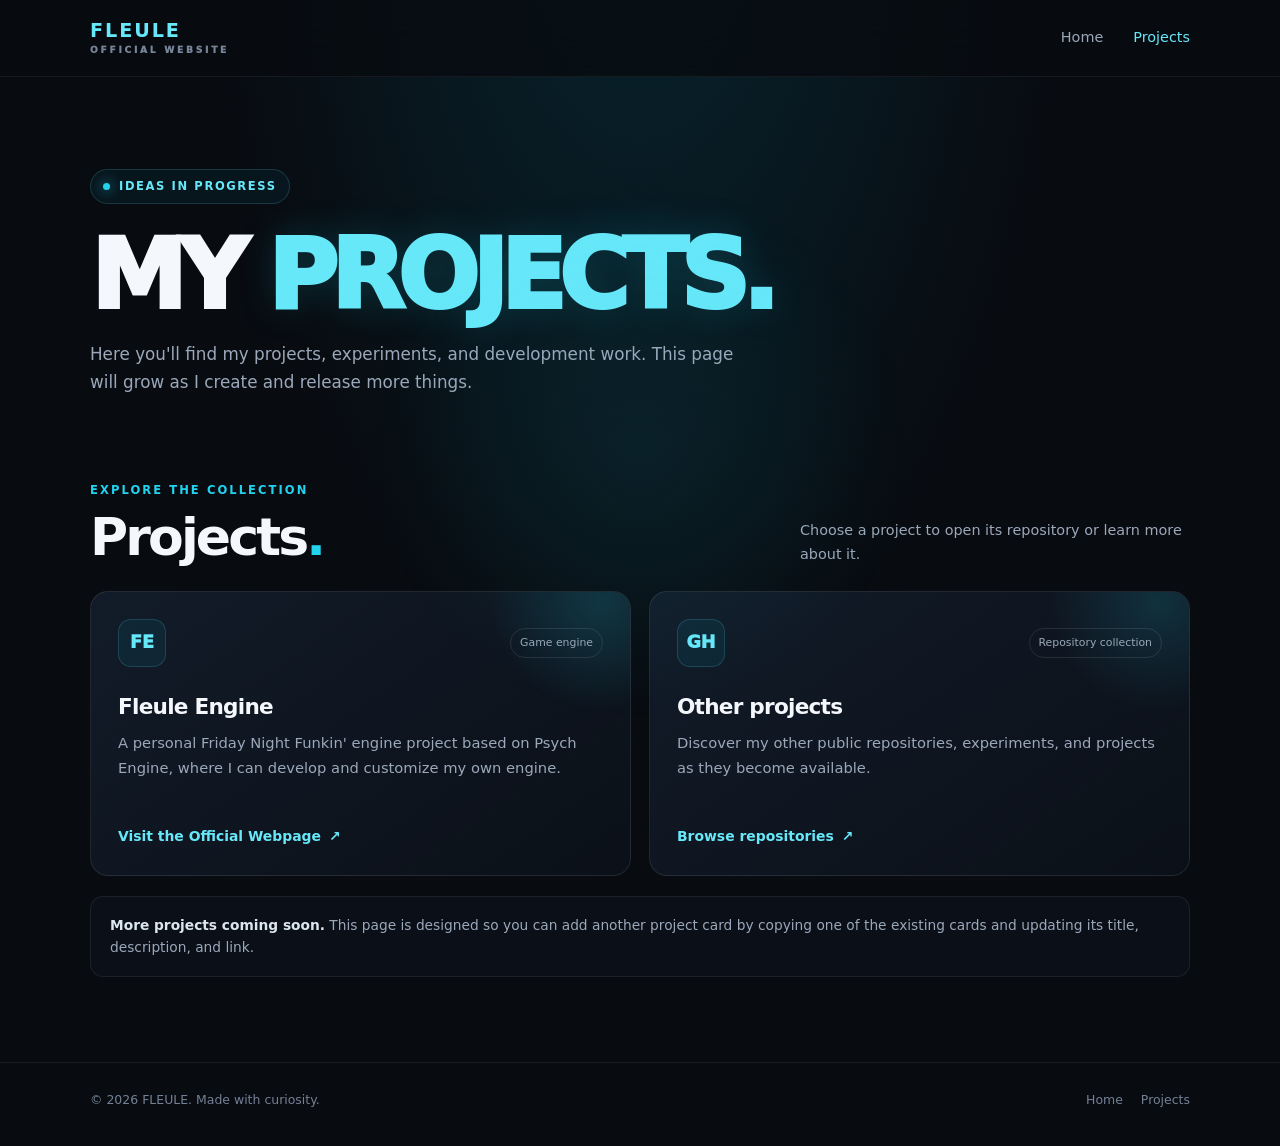
==== project.html @ 46531399 "Updated project.html Updated the link for Fleule Engine from GitHub to the official webpage." ====
<!DOCTYPE html>
<html lang="en">
<head>
  <meta charset="UTF-8">
  <meta name="viewport" content="width=device-width, initial-scale=1.0">
  <meta name="theme-color" content="#080b10">
  <meta name="description" content="Explore Fleule's projects and development work.">
  <title>Projects</title>
  <link rel="stylesheet" href="style.css">
</head>
<body class="projects-page">
  <div id="spotlight" aria-hidden="true"></div>
  <header class="topbar"><div class="wrap nav">
    <a class="brand" href="index.html" aria-label="Fleule home"><strong>FLEULE</strong><small>OFFICIAL WEBSITE</small></a>
    <button class="menu" aria-label="Toggle navigation" aria-expanded="false">☰</button>
    <nav class="links" id="navLinks" aria-label="Main navigation">
      <a href="index.html">Home</a><a class="active" href="project.html">Projects</a>
    </nav>
  </div></header>
  <main>
    <section class="hero wrap">
      <div class="eyebrow"><span class="dot"></span> Ideas in progress</div>
      <h1>MY <span>PROJECTS.</span></h1>
      <p>Here you'll find my projects, experiments, and development work. This page will grow as I create and release more things.</p>
    </section>
    <section class="section wrap">
      <div class="section-head reveal"><div><div class="kicker">Explore the collection</div><h2>Projects<span class="accent">.</span></h2></div><p>Choose a project to open its repository or learn more about it.</p></div>
      <div class="projects">
        <article class="card reveal">
          <div class="card-top"><div class="icon">FE</div><span class="tag">Game engine</span></div>
          <h3>Fleule Engine</h3>
          <p>A personal Friday Night Funkin' engine project based on Psych Engine, where I can develop and customize my own engine.</p>
          <a class="card-link" href="https://fleule-engine.netlify.app" target="_blank" rel="noopener noreferrer">Visit the Official Webpage <span>↗</span></a>
        </article>
        <article class="card reveal">
          <div class="card-top"><div class="icon">GH</div><span class="tag">Repository collection</span></div>
          <h3>Other projects</h3>
          <p>Discover my other public repositories, experiments, and projects as they become available.</p>
          <a class="card-link" href="https://github.com/Fleule?tab=repositories" target="_blank" rel="noopener noreferrer">Browse repositories <span>↗</span></a>
        </article>
      </div>
      <div class="note reveal"><strong>More projects coming soon.</strong> This page is designed so you can add another project card by copying one of the existing cards and updating its title, description, and link.</div>
    </section>
  </main>
  <footer><div class="wrap footer-inner"><div>© <span id="year"></span> FLEULE. Made with curiosity.</div><div class="footer-links"><a href="index.html">Home</a><a href="project.html">Projects</a></div></div></footer>
  <script src="script.js" defer></script>
</body>
</html>
---- style.css ----
/* Fleule website — shared styles for index.html and project.html */
    :root{color-scheme:dark;--bg:#080b10;--panel:#101722;--text:#f4f7fb;--muted:#9ba8ba;--cyan:#22d3ee;--bright:#67e8f9;--line:rgba(103,232,249,.17);--max:1100px}
    *{box-sizing:border-box}html{scroll-behavior:smooth}body{margin:0;background:radial-gradient(ellipse at 50% -15%,rgba(8,145,178,.2),transparent 48%),var(--bg);color:var(--text);font-family:Inter,ui-sans-serif,system-ui,-apple-system,"Segoe UI",sans-serif;line-height:1.65;overflow-x:hidden}
    body:before{content:"";position:fixed;inset:0;z-index:-1;pointer-events:none;opacity:.18;background-image:linear-gradient(rgba(255,255,255,.025) 1px,transparent 1px),linear-gradient(90deg,rgba(255,255,255,.025) 1px,transparent 1px);background-size:44px 44px}
    #spotlight{position:fixed;inset:0;pointer-events:none;z-index:4;background:radial-gradient(420px circle at var(--x,50%) var(--y,50%),rgba(34,211,238,.07),transparent 65%);opacity:0}
    .wrap{width:min(var(--max),calc(100% - 40px));margin:auto}a{color:inherit;text-decoration:none}.topbar{position:sticky;top:0;z-index:10;background:rgba(8,11,16,.82);backdrop-filter:blur(18px);border-bottom:1px solid rgba(255,255,255,.06)}
    .nav{min-height:76px;display:flex;align-items:center;justify-content:space-between;gap:20px}.brand{display:flex;flex-direction:column;line-height:1;gap:5px;font-weight:950;letter-spacing:.12em}.brand strong{font-size:1.2rem;color:var(--bright)}.brand small{font-size:.57rem;color:#778599;letter-spacing:.3em}
    .links{display:flex;align-items:center;gap:clamp(16px,3vw,30px)}.links a{color:var(--muted);font-size:.9rem;transition:color .2s}.links a:hover,.links a.active{color:var(--bright)}
    .pill,.button{display:inline-flex;align-items:center;justify-content:center;gap:8px;border:1px solid rgba(34,211,238,.42);border-radius:10px;padding:10px 15px;color:var(--bright);background:rgba(8,145,178,.1);font-weight:750;font-size:.88rem;transition:transform .2s,background .2s,box-shadow .2s}
    .pill:hover,.button:hover{transform:translateY(-2px);background:rgba(8,145,178,.2);box-shadow:0 8px 28px rgba(34,211,238,.12)}.menu{display:none;border:1px solid var(--line);background:var(--panel);color:var(--text);border-radius:9px;padding:8px 12px;font-size:1.1rem}
    .hero{min-height:610px;display:grid;place-items:center;padding:95px 0 90px;text-align:center}.hero-inner{max-width:830px}.eyebrow{display:inline-flex;align-items:center;gap:9px;border:1px solid var(--line);border-radius:99px;padding:7px 12px;color:var(--bright);background:rgba(8,145,178,.08);font-size:.72rem;font-weight:800;letter-spacing:.14em;text-transform:uppercase}.dot{width:7px;height:7px;border-radius:50%;background:var(--cyan);box-shadow:0 0 14px var(--cyan)}
    h1{font-size:clamp(3.2rem,9vw,7rem);line-height:.98;letter-spacing:-.075em;margin:28px 0 22px;font-weight:950}h1 span{color:var(--bright);text-shadow:0 0 38px rgba(34,211,238,.18)}.hero p{max-width:660px;margin:auto;color:var(--muted);font-size:clamp(1rem,2vw,1.15rem)}
    .actions{display:flex;justify-content:center;flex-wrap:wrap;gap:12px;margin-top:30px}.button.primary{background:var(--cyan);color:#061116;border-color:var(--cyan)}.button.primary:hover{background:var(--bright)}
    .section{padding:68px 0}.section-head{margin-bottom:25px}.kicker{color:var(--cyan);font-size:.72rem;font-weight:850;letter-spacing:.18em;text-transform:uppercase}h2{font-size:clamp(2rem,5vw,3.25rem);letter-spacing:-.055em;line-height:1.1;margin:9px 0 0}
    .cta{padding:55px 24px;border:1px solid var(--line);border-radius:22px;text-align:center;background:radial-gradient(ellipse at top,rgba(8,145,178,.13),transparent 65%),rgba(16,23,34,.5)}.cta p{color:var(--muted);max-width:570px;margin:14px auto 23px}
    footer{padding:27px 0 35px;margin-top:50px;border-top:1px solid rgba(255,255,255,.07);color:#738196;font-size:.78rem}.footer-inner{display:flex;align-items:center;justify-content:space-between;gap:18px;flex-wrap:wrap}.footer-links{display:flex;gap:18px}.footer-links a:hover{color:var(--bright)}
    .reveal{opacity:0;transform:translateY(16px);transition:opacity .6s,transform .6s}.reveal.visible{opacity:1;transform:translateY(0)}
    @media(pointer:fine){#spotlight{opacity:1}}@media(max-width:720px){.wrap{width:calc(100% - 28px)}.nav{min-height:68px}.menu{display:inline-flex}.links{display:none;position:absolute;top:68px;left:14px;right:14px;padding:15px;flex-direction:column;align-items:stretch;gap:0;border:1px solid var(--line);border-radius:14px;background:rgba(8,11,16,.98)}.links.open{display:flex}.links a{padding:11px 8px}.links .pill{margin-top:7px;text-align:center}.hero{min-height:auto;padding:90px 0 75px}.section{padding:52px 0}footer{margin-top:30px}}
    @media(prefers-reduced-motion:reduce){*,*:before,*:after{scroll-behavior:auto!important;transition-duration:.01ms!important}.reveal{opacity:1;transform:none}}

/* Project page layout */
.projects-page .hero{padding:92px 0 55px;min-height:0;display:block;text-align:left}
.projects-page h1{font-size:clamp(3rem,8vw,6rem);line-height:1;margin:24px 0 17px}
.projects-page .hero p{max-width:650px;margin:0;font-size:1.05rem}
.projects-page .section{padding:30px 0 85px}
.projects-page .section-head{display:flex;align-items:end;justify-content:space-between;gap:20px;margin-bottom:24px}
.projects-page .section-head p{color:var(--muted);max-width:390px;margin:0;font-size:.9rem}
.projects-page .projects{display:grid;grid-template-columns:repeat(2,minmax(0,1fr));gap:18px}
.projects-page .card{position:relative;overflow:hidden;display:flex;flex-direction:column;align-items:flex-start;min-height:285px;padding:27px;border-radius:18px;border:1px solid rgba(255,255,255,.085);background:linear-gradient(145deg,rgba(19,29,42,.94),rgba(12,17,25,.9));transition:transform .25s,border-color .25s,box-shadow .25s;isolation:isolate}
.projects-page .card:before{content:"";position:absolute;z-index:-1;width:220px;height:220px;right:-80px;top:-100px;background:radial-gradient(circle,rgba(34,211,238,.15),transparent 70%);transition:transform .35s}
.projects-page .card:hover{transform:translateY(-5px);border-color:rgba(34,211,238,.45);box-shadow:0 20px 60px rgba(0,0,0,.2),0 0 28px rgba(34,211,238,.06)}
.projects-page .card:hover:before{transform:scale(1.35)}
.projects-page .card-top{width:100%;display:flex;justify-content:space-between;align-items:center;gap:12px}
.projects-page .icon{display:grid;place-items:center;width:48px;height:48px;border:1px solid var(--line);border-radius:13px;color:var(--bright);background:rgba(8,145,178,.1);font-size:1.1rem;font-weight:950}
.projects-page .tag{font-size:.68rem;color:#9aa8b9;border:1px solid rgba(255,255,255,.1);border-radius:999px;padding:5px 9px}
.projects-page .card h3{font-size:1.35rem;letter-spacing:-.035em;margin:22px 0 7px}
.projects-page .card p{color:var(--muted);font-size:.92rem;margin:0 0 22px}
.projects-page .card-link{margin-top:auto;display:inline-flex;align-items:center;gap:8px;color:var(--bright);font-size:.87rem;font-weight:800}
.projects-page .card-link span{transition:transform .2s}
.projects-page .card-link:hover span{transform:translate(3px,-3px)}
.projects-page .note{margin-top:20px;padding:17px 19px;border:1px solid rgba(255,255,255,.07);border-radius:13px;color:var(--muted);background:rgba(16,23,34,.48);font-size:.86rem}
.projects-page .note strong{color:#dce6f0}
.projects-page footer{margin-top:0}
/* Small screens */
@media(max-width:720px){.projects-page .hero{padding:75px 0 40px}.projects-page .section{padding:25px 0 60px}.projects-page .section-head{display:block}.projects-page .section-head p{margin-top:12px}.projects-page .projects{grid-template-columns:1fr}.projects-page .card{min-height:260px}}

.accent{color:var(--cyan)}
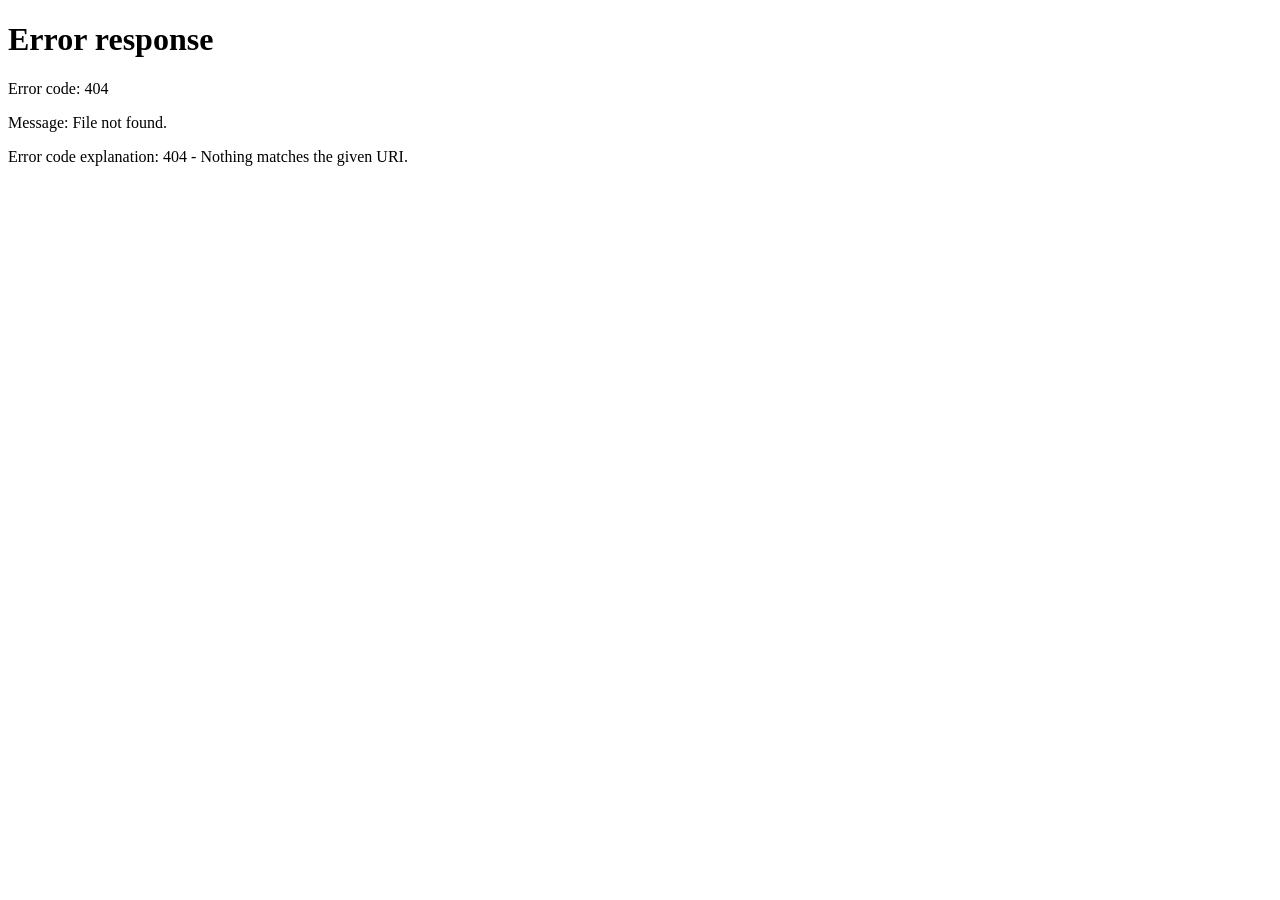
==== commit 2ce9ed99: "Update project.html Added a script to redirect from .html URLs." ====
--- a/project.html
+++ b/project.html
@@ -41,6 +41,13 @@
       </div>
       <div class="note reveal"><strong>More projects coming soon.</strong> This page is designed so you can add another project card by copying one of the existing cards and updating its title, description, and link.</div>
     </section>
+    <script>
+  // Check if URL ends with ".html"
+  if (window.location.pathname.endsWith('.html')) {
+    // Redirect to the same page without ".html"
+    window.location.href = window.location.pathname.replace('.html', '');
+  }
+</script>
   </main>
   <footer><div class="wrap footer-inner"><div>© <span id="year"></span> FLEULE. Made with curiosity.</div><div class="footer-links"><a href="index.html">Home</a><a href="project.html">Projects</a></div></div></footer>
   <script src="script.js" defer></script>
